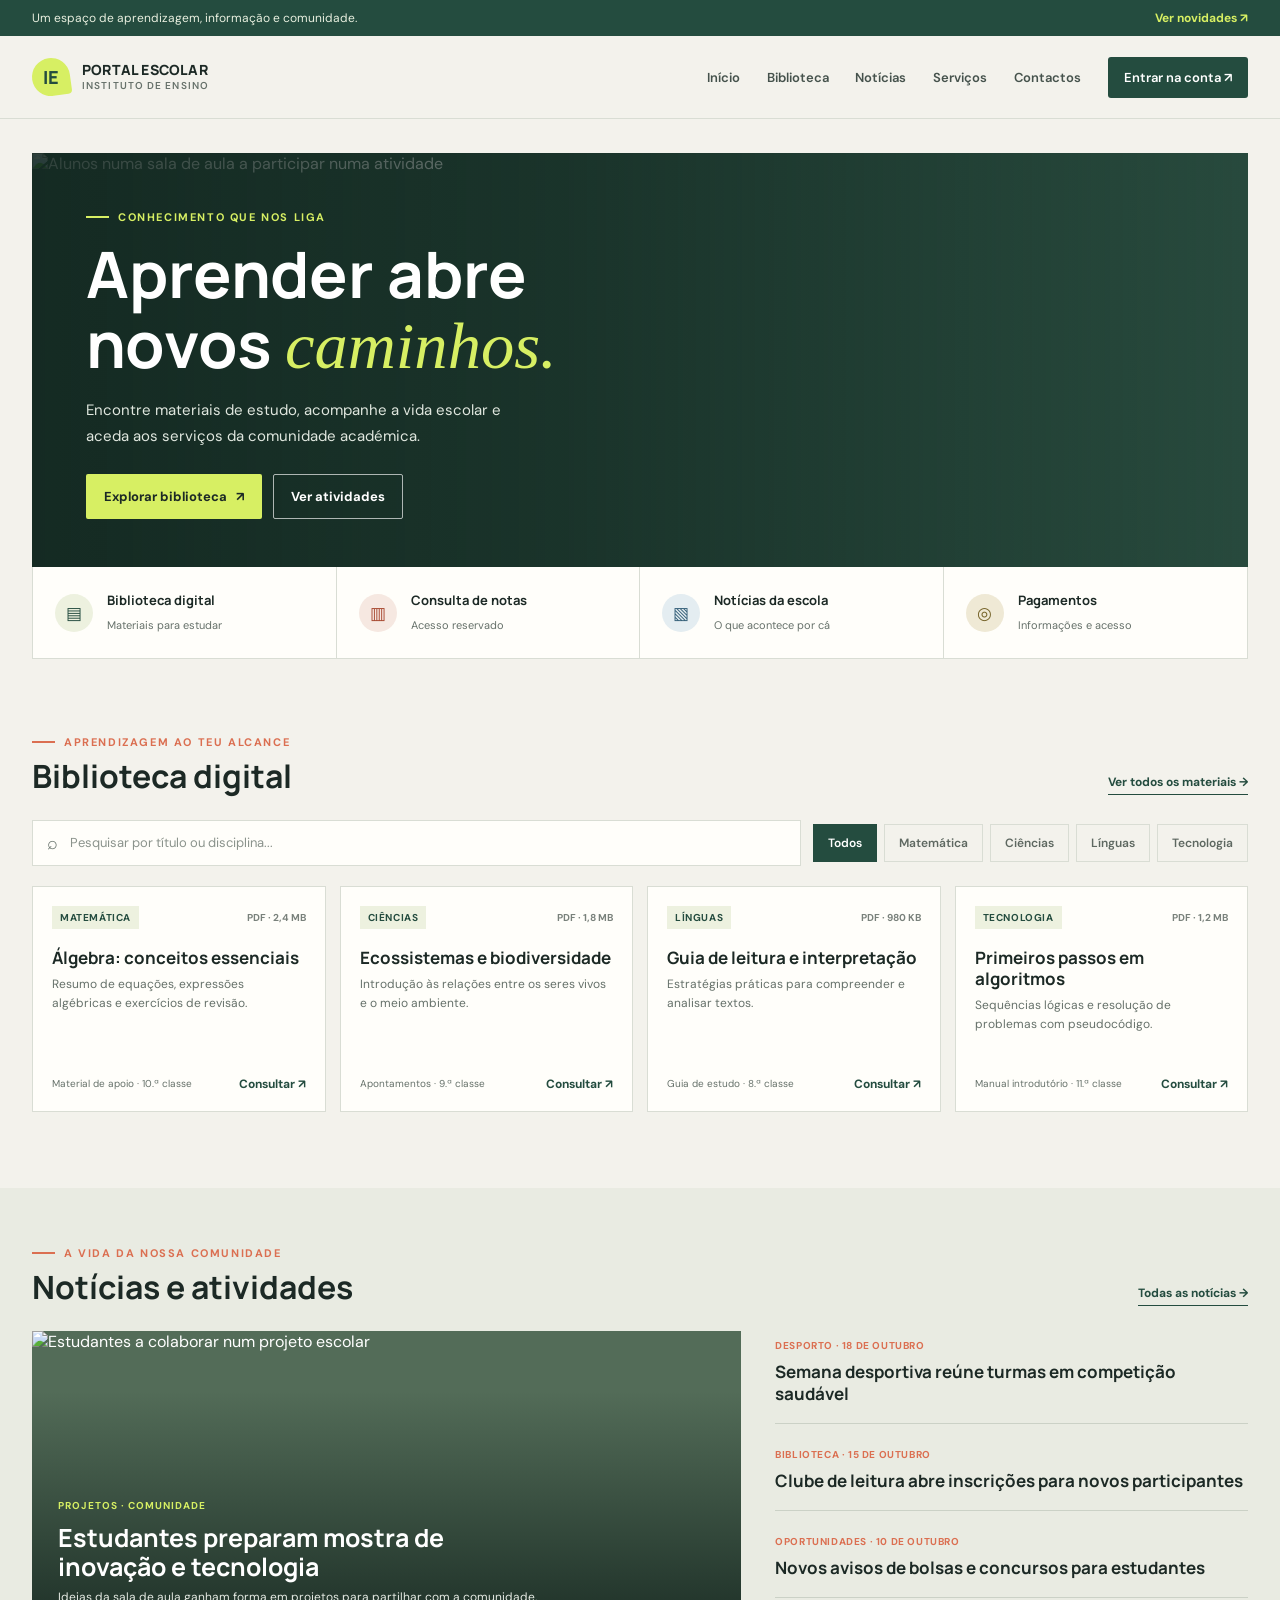
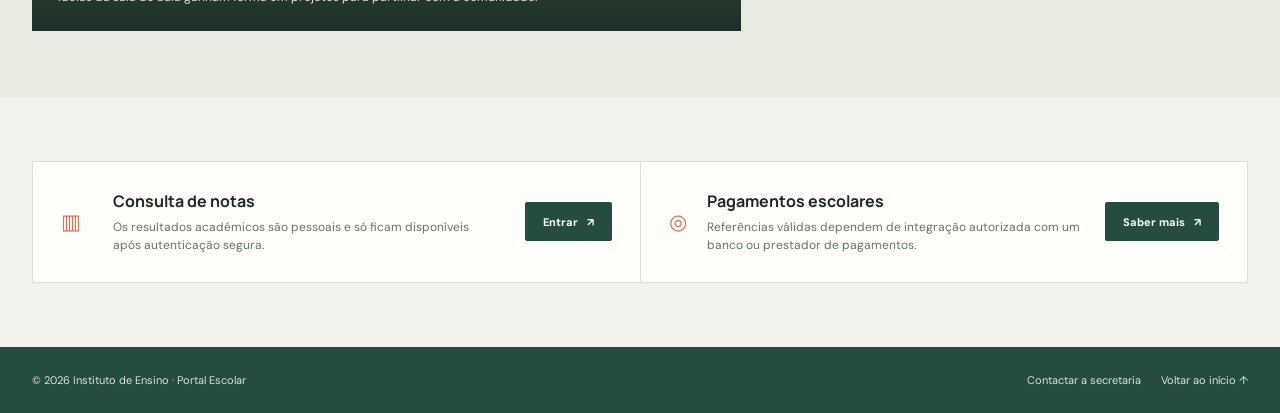
==== index.html @ 47b6c94c "teste" ====
<!DOCTYPE html>
<html lang="pt-AO">
<head>
    <meta charset="UTF-8">
    <meta name="viewport" content="width=device-width, initial-scale=1.0">
    <title>Portal Escolar | Instituto de Ensino</title>
    <meta name="theme-color" content="#f3f2ec">
    <meta name="description" content="Portal escolar: biblioteca digital, notícias, atividades e acesso aos serviços académicos.">
    <link rel="preconnect" href="https://fonts.googleapis.com">
    <link rel="preconnect" href="https://fonts.gstatic.com" crossorigin>
    <link href="https://fonts.googleapis.com/css2?family=DM+Sans:wght@400;500;600;700&family=Manrope:wght@500;600;700;800&display=swap" rel="stylesheet">
    <style>
        :root { --paper: #f3f2ec; --white: #fffefa; --ink: #1c2925; --muted: #66716a; --line: #d9ddd4; --green: #244c3f; --lime: #d7ef63; --coral: #db6f51; --sans: 'DM Sans', sans-serif; --display: 'Manrope', sans-serif; }
        * { box-sizing: border-box; }
        html { scroll-behavior: smooth; }
        body { margin: 0; background: var(--paper); color: var(--ink); font-family: var(--sans); }
        a { color: inherit; text-decoration: none; }
        button, input { font: inherit; }
        button { color: inherit; }
        .shell { width: min(1240px, calc(100% - 64px)); margin: 0 auto; }
        .topline { background: var(--green); color: #e8efdf; font-size: 12px; }
        .topline-inner { min-height: 36px; display: flex; align-items: center; justify-content: space-between; gap: 20px; }
        .topline p { margin: 0; }
        .topline a { color: var(--lime); font-weight: 700; }
        header { background: var(--paper); border-bottom: 1px solid var(--line); }
        .header-inner { min-height: 82px; display: flex; align-items: center; justify-content: space-between; gap: 32px; }
        .brand { display: inline-flex; align-items: center; gap: 12px; flex: 0 0 auto; }
        .brand-mark { width: 38px; height: 38px; display: grid; place-items: center; background: var(--lime); color: var(--green); font: 800 18px var(--display); border-radius: 50% 50% 4px 50%; transform: rotate(-8deg); }
        .brand-mark span { transform: rotate(8deg); }
        .brand-name { display: grid; gap: 2px; font: 800 14px/1.1 var(--display); letter-spacing: .2px; }
        .brand-name small { color: var(--muted); font: 600 10px var(--sans); letter-spacing: 1.1px; text-transform: uppercase; }
        nav { display: flex; align-items: center; gap: clamp(16px, 2.1vw, 30px); font-size: 13px; font-weight: 600; }
        nav a:not(.nav-login) { color: #45524c; }
        nav a:hover { color: var(--coral); }
        .nav-login { padding: 12px 16px; background: var(--green); color: white; border-radius: 3px; }
        .menu-toggle { display: none; border: 0; background: transparent; padding: 10px; font-size: 22px; cursor: pointer; }
        .hero { padding: 34px 0 0; }
        .hero-panel { min-height: 414px; position: relative; overflow: hidden; display: flex; align-items: flex-end; background: #294c3f; color: white; }
        .hero-panel::before { content: ''; position: absolute; inset: 0; background: linear-gradient(90deg, rgba(18,38,31,.88), rgba(18,38,31,.64) 44%, rgba(18,38,31,.05)); z-index: 1; }
        .hero-panel img { position: absolute; inset: 0; width: 100%; height: 100%; object-fit: cover; object-position: center 48%; }
        .hero-content { position: relative; z-index: 2; padding: 48px 54px; max-width: 680px; animation: rise .7s both; }
        .eyebrow { display: flex; align-items: center; gap: 9px; color: var(--lime); font-size: 11px; font-weight: 700; letter-spacing: 1.6px; text-transform: uppercase; }
        .eyebrow::before { content: ''; width: 23px; height: 2px; background: var(--lime); }
        h1, h2, h3, p { margin-top: 0; }
        h1 { max-width: 590px; margin: 17px 0 14px; font: 700 clamp(38px, 5.2vw, 64px)/1.04 var(--display); letter-spacing: 0; }
        h1 em { color: var(--lime); font: italic 400 1.04em Georgia, 'Times New Roman', serif; }
        .hero-content > p { max-width: 460px; color: #e0e7df; font-size: 15px; line-height: 1.7; }
        .hero-actions { display: flex; flex-wrap: wrap; gap: 11px; margin-top: 25px; }
        .button { min-height: 45px; display: inline-flex; align-items: center; justify-content: center; gap: 9px; padding: 0 17px; border: 1px solid transparent; border-radius: 2px; font-size: 13px; font-weight: 700; cursor: pointer; transition: transform .18s ease; }
        .button:hover { transform: translateY(-2px); }
        .button-lime { background: var(--lime); color: var(--ink); }
        .button-outline { border-color: rgba(255,255,255,.65); color: white; background: transparent; }
        .button-dark { background: var(--green); color: white; }
        .quicklinks { display: grid; grid-template-columns: repeat(4, 1fr); background: var(--white); border: 1px solid var(--line); border-top: 0; }
        .quicklink { min-height: 91px; display: flex; align-items: center; gap: 14px; padding: 18px 22px; border-right: 1px solid var(--line); }
        .quicklink:last-child { border-right: 0; }
        .quicklink:hover { background: #f8faef; }
        .quick-icon { width: 38px; height: 38px; flex: 0 0 auto; display: grid; place-items: center; border-radius: 50%; background: #edf1df; color: var(--green); font-size: 17px; }
        .quicklink:nth-child(2) .quick-icon { background: #f6e8e1; color: #a84931; }
        .quicklink:nth-child(3) .quick-icon { background: #e4edf1; color: #356079; }
        .quicklink:nth-child(4) .quick-icon { background: #efe9d5; color: #756329; }
        .quicklink strong { display: block; margin-bottom: 4px; font: 700 13px var(--display); }
        .quicklink small { color: var(--muted); font-size: 11px; }
        section.content-section { padding: 76px 0 0; }
        .section-heading { display: flex; align-items: flex-end; justify-content: space-between; gap: 24px; margin-bottom: 25px; }
        .section-heading .eyebrow { color: var(--coral); }
        .section-heading .eyebrow::before { background: var(--coral); }
        h2 { margin: 9px 0 0; font: 700 32px/1.15 var(--display); letter-spacing: 0; }
        .section-link { padding-bottom: 4px; color: var(--green); border-bottom: 1px solid var(--green); font-size: 12px; font-weight: 700; white-space: nowrap; }
        .library-tools { display: flex; gap: 12px; align-items: center; margin-bottom: 20px; }
        .searchbox { height: 46px; flex: 1; display: flex; align-items: center; gap: 10px; padding: 0 14px; border: 1px solid var(--line); background: var(--white); }
        .searchbox span { color: var(--muted); font-size: 18px; }
        .searchbox input { width: 100%; border: 0; outline: 0; background: transparent; color: var(--ink); font-size: 13px; }
        .searchbox input::placeholder { color: #8b938c; }
        .filters { display: flex; flex-wrap: wrap; gap: 7px; }
        .filter { min-height: 38px; padding: 0 14px; border: 1px solid var(--line); background: transparent; color: #5e6861; font-size: 12px; font-weight: 600; cursor: pointer; }
        .filter[aria-pressed="true"] { border-color: var(--green); background: var(--green); color: white; }
        .resource-grid { display: grid; grid-template-columns: repeat(4, minmax(0, 1fr)); gap: 14px; }
        .resource { min-height: 226px; display: flex; flex-direction: column; padding: 19px; border: 1px solid var(--line); background: var(--white); animation: rise .45s both; }
        .resource[hidden] { display: none; }
        .resource-top { display: flex; align-items: center; justify-content: space-between; gap: 12px; }
        .resource-type { padding: 5px 8px; background: #edf1df; color: var(--green); font-size: 10px; font-weight: 700; text-transform: uppercase; letter-spacing: .6px; }
        .resource-format { color: #79817b; font-size: 10px; font-weight: 700; }
        .resource h3 { margin: 18px 0 7px; font: 700 17px/1.25 var(--display); }
        .resource p { margin: 0; color: var(--muted); font-size: 12px; line-height: 1.55; }
        .resource-bottom { display: flex; align-items: center; justify-content: space-between; gap: 10px; margin-top: auto; padding-top: 17px; }
        .resource-bottom small { color: var(--muted); font-size: 10px; }
        .download-link { color: var(--green); font-size: 12px; font-weight: 700; }
        .empty-state { display: none; padding: 30px; text-align: center; color: var(--muted); border: 1px dashed var(--line); }
        .news-section { margin-top: 76px; padding: 58px 0 66px; background: #e9ebe2; }
        .news-grid { display: grid; grid-template-columns: 1.2fr .8fr; gap: 34px; }
        .feature-story { min-height: 300px; position: relative; display: flex; align-items: flex-end; overflow: hidden; background: #536c58; color: white; }
        .feature-story img { position: absolute; width: 100%; height: 100%; inset: 0; object-fit: cover; transition: transform .5s ease; }
        .feature-story:hover img { transform: scale(1.03); }
        .feature-story::after { content: ''; position: absolute; inset: 0; background: linear-gradient(0deg, rgba(17,34,28,.82), transparent 80%); }
        .story-copy { position: relative; z-index: 1; padding: 26px; }
        .story-copy small, .news-item small { color: var(--lime); font-size: 10px; font-weight: 700; letter-spacing: 1px; text-transform: uppercase; }
        .story-copy h3 { max-width: 450px; margin: 10px 0 7px; font: 700 25px/1.15 var(--display); }
        .story-copy p { margin: 0; color: #e4e9e2; font-size: 12px; }
        .news-list { display: grid; align-content: start; }
        .news-item { display: block; padding: 18px 0; border-bottom: 1px solid #cbd1c6; }
        .news-item:first-child { padding-top: 2px; }
        .news-item small { color: var(--coral); letter-spacing: .6px; }
        .news-item h3 { margin: 7px 0 0; font: 700 17px/1.3 var(--display); }
        .news-item:hover h3 { color: var(--green); }
        .service-strip { display: grid; grid-template-columns: 1fr 1fr; margin: 64px auto; border: 1px solid var(--line); background: var(--white); }
        .service-card { display: flex; align-items: center; justify-content: space-between; gap: 20px; padding: 28px; }
        .service-card + .service-card { border-left: 1px solid var(--line); }
        .service-card .mini-icon { color: var(--coral); font-size: 21px; }
        .service-card h3 { margin: 0 0 6px; font: 700 16px var(--display); }
        .service-card p { max-width: 380px; margin: 0; color: var(--muted); font-size: 12px; line-height: 1.5; }
        .service-card .button { flex: 0 0 auto; min-height: 39px; font-size: 11px; }
        footer { padding: 26px 0; background: var(--green); color: #dbe5da; }
        .footer-inner { display: flex; justify-content: space-between; align-items: center; gap: 20px; font-size: 11px; }
        .footer-inner p { margin: 0; }
        .footer-links { display: flex; gap: 20px; }
        .footer-links a:hover { color: var(--lime); }
        .modal-backdrop { position: fixed; inset: 0; z-index: 10; display: none; align-items: center; justify-content: center; padding: 20px; background: rgba(17,28,23,.58); }
        .modal-backdrop[open] { display: flex; animation: fade .18s ease both; }
        .modal { width: min(430px, 100%); position: relative; padding: 32px; background: var(--white); box-shadow: 0 18px 60px rgba(0,0,0,.2); }
        .modal h2 { margin: 12px 0; font-size: 25px; }
        .modal p { color: var(--muted); font-size: 13px; line-height: 1.65; }
        .modal-close { position: absolute; top: 12px; right: 14px; padding: 8px; border: 0; background: transparent; font-size: 22px; cursor: pointer; }
        .modal .button { width: 100%; margin-top: 5px; }
        .toast { position: fixed; z-index: 11; right: 20px; bottom: 20px; max-width: min(390px, calc(100% - 40px)); padding: 14px 18px; background: var(--ink); color: white; font-size: 13px; box-shadow: 0 8px 26px #1c292533; animation: rise .2s ease both; }
        .toast[hidden] { display: none; }
        @keyframes rise { from { opacity: 0; transform: translateY(12px); } to { opacity: 1; transform: translateY(0); } }
        @keyframes fade { from { opacity: 0; } to { opacity: 1; } }
        @media (max-width: 900px) {
            .shell { width: min(100% - 40px, 720px); }
            .header-inner { min-height: 72px; }
            .menu-toggle { display: block; }
            nav { display: none; position: absolute; z-index: 5; top: 108px; left: 0; right: 0; padding: 18px 24px 22px; flex-direction: column; align-items: stretch; gap: 0; background: var(--paper); border-bottom: 1px solid var(--line); box-shadow: 0 12px 20px #1c292510; }
            nav[data-open="true"] { display: flex; }
            nav a:not(.nav-login) { padding: 12px 0; border-bottom: 1px solid var(--line); }
            .nav-login { margin-top: 12px; text-align: center; }
            .hero-panel { min-height: 390px; }
            .hero-content { padding: 38px; }
            .quicklinks { grid-template-columns: repeat(2, 1fr); }
            .quicklink:nth-child(2) { border-right: 0; }
            .quicklink:nth-child(-n+2) { border-bottom: 1px solid var(--line); }
            .resource-grid { grid-template-columns: repeat(2, minmax(0, 1fr)); }
            .news-grid { grid-template-columns: 1fr; }
            .feature-story { min-height: 280px; }
        }
        @media (max-width: 560px) {
            .shell { width: calc(100% - 32px); }
            .topline-inner { min-height: 34px; font-size: 10px; }
            .topline-inner p:first-child { max-width: 68%; }
            nav { top: 106px; }
            .hero { padding-top: 16px; }
            .hero-panel { min-height: 450px; align-items: flex-end; }
            .hero-panel img { object-position: 57% center; }
            .hero-panel::before { background: linear-gradient(0deg, rgba(18,38,31,.94), rgba(18,38,31,.6) 65%, rgba(18,38,31,.06)); }
            .hero-content { padding: 27px 22px; }
            h1 { font-size: 42px; }
            .hero-content > p { font-size: 13px; }
            .quicklink { min-height: 79px; padding: 13px 12px; gap: 10px; }
            .quick-icon { width: 32px; height: 32px; font-size: 15px; }
            .quicklink strong { font-size: 11px; }
            .quicklink small { font-size: 9px; }
            section.content-section { padding-top: 58px; }
            .section-heading { align-items: flex-start; }
            h2 { font-size: 27px; }
            .section-link { margin-top: 22px; font-size: 10px; }
            .library-tools { align-items: stretch; flex-direction: column; }
            .filters { display: grid; grid-template-columns: repeat(3, 1fr); }
            .filter { padding: 0 7px; }
            .resource-grid { gap: 9px; }
            .resource { min-height: 218px; padding: 13px; }
            .resource h3 { font-size: 14px; }
            .resource p { font-size: 11px; }
            .resource-type, .resource-format { font-size: 8px; }
            .resource-bottom { align-items: flex-start; flex-direction: column; gap: 6px; }
            .news-section { margin-top: 58px; padding: 46px 0; }
            .feature-story { min-height: 270px; }
            .story-copy { padding: 20px; }
            .story-copy h3 { font-size: 21px; }
            .service-strip { grid-template-columns: 1fr; margin: 48px auto; }
            .service-card { align-items: flex-start; padding: 21px 17px; }
            .service-card + .service-card { border-left: 0; border-top: 1px solid var(--line); }
            .service-card .button { padding: 0 11px; }
            .footer-inner { align-items: flex-start; flex-direction: column; }
            .footer-links { flex-wrap: wrap; gap: 14px; }
        }
        @media (prefers-reduced-motion: reduce) { *, *::before, *::after { scroll-behavior: auto !important; animation-duration: .01ms !important; transition-duration: .01ms !important; } }
    </style>
</head>
<body>
    <div class="topline"><div class="shell topline-inner"><p>Um espaço de aprendizagem, informação e comunidade.</p><a href="#noticias">Ver novidades <span aria-hidden="true">↗</span></a></div></div>
    <header>
        <div class="shell header-inner">
            <a class="brand" href="#inicio" aria-label="Portal Escolar, início"><span class="brand-mark"><span>IE</span></span><span class="brand-name">PORTAL ESCOLAR<small>Instituto de Ensino</small></span></a>
            <button class="menu-toggle" type="button" aria-label="Abrir menu" aria-expanded="false" aria-controls="main-nav">☰</button>
            <nav id="main-nav" aria-label="Navegação principal"><a href="#inicio">Início</a><a href="#biblioteca">Biblioteca</a><a href="#noticias">Notícias</a><a href="#servicos">Serviços</a><a href="#contactos">Contactos</a><a class="nav-login" href="#entrar" data-modal="login">Entrar na conta <span aria-hidden="true">↗</span></a></nav>
        </div>
    </header>
    <main>
        <section class="hero shell" id="inicio" aria-labelledby="hero-title">
            <div class="hero-panel"><img src="https://images.unsplash.com/photo-1509062522246-3755977927d7?auto=format&fit=crop&w=1800&q=85" alt="Alunos numa sala de aula a participar numa atividade" fetchpriority="high"><div class="hero-content"><span class="eyebrow">Conhecimento que nos liga</span><h1 id="hero-title">Aprender abre<br>novos <em>caminhos.</em></h1><p>Encontre materiais de estudo, acompanhe a vida escolar e aceda aos serviços da comunidade académica.</p><div class="hero-actions"><a class="button button-lime" href="#biblioteca">Explorar biblioteca <span aria-hidden="true">↗</span></a><a class="button button-outline" href="#noticias">Ver atividades</a></div></div></div>
            <div class="quicklinks" aria-label="Acesso rápido"><a class="quicklink" href="#biblioteca"><span class="quick-icon" aria-hidden="true">▤</span><span><strong>Biblioteca digital</strong><small>Materiais para estudar</small></span></a><a class="quicklink" href="#notas" data-modal="login"><span class="quick-icon" aria-hidden="true">▥</span><span><strong>Consulta de notas</strong><small>Acesso reservado</small></span></a><a class="quicklink" href="#noticias"><span class="quick-icon" aria-hidden="true">▧</span><span><strong>Notícias da escola</strong><small>O que acontece por cá</small></span></a><a class="quicklink" href="#pagamentos" data-modal="payment"><span class="quick-icon" aria-hidden="true">◎</span><span><strong>Pagamentos</strong><small>Informações e acesso</small></span></a></div>
        </section>
        <section class="content-section shell" id="biblioteca" aria-labelledby="library-title">
            <div class="section-heading"><div><span class="eyebrow">Aprendizagem ao teu alcance</span><h2 id="library-title">Biblioteca digital</h2></div><a class="section-link" href="#biblioteca" data-reset-resources>Ver todos os materiais <span aria-hidden="true">→</span></a></div>
            <div class="library-tools"><label class="searchbox"><span aria-hidden="true">⌕</span><input id="resource-search" type="search" placeholder="Pesquisar por título ou disciplina..." aria-label="Pesquisar materiais"></label><div class="filters" role="group" aria-label="Filtrar por disciplina"><button class="filter" type="button" data-filter="all" aria-pressed="true">Todos</button><button class="filter" type="button" data-filter="Matemática" aria-pressed="false">Matemática</button><button class="filter" type="button" data-filter="Ciências" aria-pressed="false">Ciências</button><button class="filter" type="button" data-filter="Línguas" aria-pressed="false">Línguas</button><button class="filter" type="button" data-filter="Tecnologia" aria-pressed="false">Tecnologia</button></div></div>
            <div class="resource-grid">
                <article class="resource" data-subject="Matemática" data-search="matemática álgebra exercícios equações"><div class="resource-top"><span class="resource-type">Matemática</span><span class="resource-format">PDF · 2,4 MB</span></div><h3>Álgebra: conceitos essenciais</h3><p>Resumo de equações, expressões algébricas e exercícios de revisão.</p><div class="resource-bottom"><small>Material de apoio · 10.ª classe</small><a class="download-link" href="#material-algebra" data-download>Consultar <span aria-hidden="true">↗</span></a></div></article>
                <article class="resource" data-subject="Ciências" data-search="ciências biologia ecossistemas biodiversidade"><div class="resource-top"><span class="resource-type">Ciências</span><span class="resource-format">PDF · 1,8 MB</span></div><h3>Ecossistemas e biodiversidade</h3><p>Introdução às relações entre os seres vivos e o meio ambiente.</p><div class="resource-bottom"><small>Apontamentos · 9.ª classe</small><a class="download-link" href="#material-ecossistemas" data-download>Consultar <span aria-hidden="true">↗</span></a></div></article>
                <article class="resource" data-subject="Línguas" data-search="línguas português gramática leitura interpretação"><div class="resource-top"><span class="resource-type">Línguas</span><span class="resource-format">PDF · 980 KB</span></div><h3>Guia de leitura e interpretação</h3><p>Estratégias práticas para compreender e analisar textos.</p><div class="resource-bottom"><small>Guia de estudo · 8.ª classe</small><a class="download-link" href="#material-leitura" data-download>Consultar <span aria-hidden="true">↗</span></a></div></article>
                <article class="resource" data-subject="Tecnologia" data-search="tecnologia informática programação lógica algoritmos"><div class="resource-top"><span class="resource-type">Tecnologia</span><span class="resource-format">PDF · 1,2 MB</span></div><h3>Primeiros passos em algoritmos</h3><p>Sequências lógicas e resolução de problemas com pseudocódigo.</p><div class="resource-bottom"><small>Manual introdutório · 11.ª classe</small><a class="download-link" href="#material-algoritmos" data-download>Consultar <span aria-hidden="true">↗</span></a></div></article>
            </div>
            <p class="empty-state" id="empty-state">Não encontrámos materiais com esses critérios.</p>
        </section>
        <section class="news-section" id="noticias" aria-labelledby="news-title"><div class="shell"><div class="section-heading"><div><span class="eyebrow">A vida da nossa comunidade</span><h2 id="news-title">Notícias e atividades</h2></div><a class="section-link" href="#noticias">Todas as notícias <span aria-hidden="true">→</span></a></div>
            <div class="news-grid"><a class="feature-story" href="#atividade-feira" data-news><img src="https://images.unsplash.com/photo-1531482615713-2afd69097998?auto=format&fit=crop&w=1200&q=80" alt="Estudantes a colaborar num projeto escolar" loading="lazy"><div class="story-copy"><small>Projetos · Comunidade</small><h3>Estudantes preparam mostra de inovação e tecnologia</h3><p>Ideias da sala de aula ganham forma em projetos para partilhar com a comunidade.</p></div></a><div class="news-list"><a class="news-item" href="#atividade-desporto" data-news><small>Desporto · 18 de outubro</small><h3>Semana desportiva reúne turmas em competição saudável</h3></a><a class="news-item" href="#atividade-leitura" data-news><small>Biblioteca · 15 de outubro</small><h3>Clube de leitura abre inscrições para novos participantes</h3></a><a class="news-item" href="#atividade-bolsas" data-news><small>Oportunidades · 10 de outubro</small><h3>Novos avisos de bolsas e concursos para estudantes</h3></a></div></div>
        </div></section>
        <section class="service-strip shell" id="servicos" aria-label="Serviços académicos"><div class="service-card" id="notas"><span class="mini-icon" aria-hidden="true">▥</span><div><h3>Consulta de notas</h3><p>Os resultados académicos são pessoais e só ficam disponíveis após autenticação segura.</p></div><a class="button button-dark" href="#entrar" data-modal="login">Entrar <span aria-hidden="true">↗</span></a></div><div class="service-card" id="pagamentos"><span class="mini-icon" aria-hidden="true">◎</span><div><h3>Pagamentos escolares</h3><p>Referências válidas dependem de integração autorizada com um banco ou prestador de pagamentos.</p></div><a class="button button-dark" href="#pagamentos" data-modal="payment">Saber mais <span aria-hidden="true">↗</span></a></div></section>
    </main>
    <footer id="contactos"><div class="shell footer-inner"><p>© 2026 Instituto de Ensino · Portal Escolar</p><div class="footer-links"><a href="mailto:secretaria@instituto.ao">Contactar a secretaria</a><a href="#inicio">Voltar ao início ↑</a></div></div></footer>
    <div class="modal-backdrop" id="modal" role="dialog" aria-modal="true" aria-labelledby="modal-title" aria-describedby="modal-copy"><div class="modal"><button class="modal-close" type="button" aria-label="Fechar">×</button><span class="eyebrow" id="modal-eyebrow">Acesso reservado</span><h2 id="modal-title">Área do estudante</h2><p id="modal-copy">A consulta de notas requer uma conta individual. Esta demonstração não recolhe dados de acesso; a autenticação deverá ser implementada no servidor da instituição.</p><button class="button button-dark" type="button" data-close-modal>Entendi</button></div></div>
    <div class="toast" id="toast" role="status" aria-live="polite" hidden></div>
    <script>
        const searchInput = document.querySelector('#resource-search');
        const resourceCards = [...document.querySelectorAll('.resource')];
        const filterButtons = [...document.querySelectorAll('.filter')];
        const emptyState = document.querySelector('#empty-state');
        let activeFilter = 'all';
        function normalizeText(value) {
            return value.normalize('NFD').replace(/[\u0300-\u036f]/g, '').toLocaleLowerCase('pt');
        }
        function updateResources() {
            const query = normalizeText(searchInput.value.trim());
            let visibleCount = 0;
            resourceCards.forEach((card) => {
                const matchesSubject = activeFilter === 'all' || card.dataset.subject === activeFilter;
                const matchesQuery = normalizeText(`${card.dataset.search} ${card.textContent}`).includes(query);
                const visible = matchesSubject && matchesQuery;
                card.hidden = !visible;
                if (visible) visibleCount += 1;
            });
            emptyState.style.display = visibleCount ? 'none' : 'block';
        }
        searchInput.addEventListener('input', updateResources);
        filterButtons.forEach((button) => button.addEventListener('click', () => {
            activeFilter = button.dataset.filter;
            filterButtons.forEach((item) => item.setAttribute('aria-pressed', String(item === button)));
            updateResources();
        }));
        document.querySelector('[data-reset-resources]').addEventListener('click', (event) => {
            event.preventDefault();
            searchInput.value = '';
            activeFilter = 'all';
            filterButtons.forEach((button) => button.setAttribute('aria-pressed', String(button.dataset.filter === 'all')));
            updateResources();
        });
        const modal = document.querySelector('#modal');
        const modalTitle = document.querySelector('#modal-title');
        const modalCopy = document.querySelector('#modal-copy');
        const modalEyebrow = document.querySelector('#modal-eyebrow');
        let previousFocus;
        document.querySelectorAll('[data-modal]').forEach((trigger) => trigger.addEventListener('click', (event) => {
            event.preventDefault();
            previousFocus = trigger;
            if (trigger.dataset.modal === 'payment') {
                modalEyebrow.textContent = 'Pagamentos seguros';
                modalTitle.textContent = 'Referências de pagamento';
                modalCopy.textContent = 'A emissão e confirmação de referências reais exige integração autorizada com um banco ou prestador de pagamentos. Nenhuma referência é gerada por esta demonstração.';
            } else {
                modalEyebrow.textContent = 'Acesso reservado';
                modalTitle.textContent = 'Área do estudante';
                modalCopy.textContent = 'A consulta de notas requer uma conta individual. Esta demonstração não recolhe dados de acesso; a autenticação deverá ser implementada no servidor da instituição.';
            }
            modal.setAttribute('open', '');
            modal.querySelector('.modal-close').focus();
        }));
        function closeModal() { modal.removeAttribute('open'); previousFocus?.focus(); }
        modal.querySelectorAll('.modal-close, [data-close-modal]').forEach((button) => button.addEventListener('click', closeModal));
        modal.addEventListener('click', (event) => { if (event.target === modal) closeModal(); });
        document.addEventListener('keydown', (event) => { if (event.key === 'Escape' && modal.hasAttribute('open')) closeModal(); });
        const toast = document.querySelector('#toast');
        let toastTimer;
        function showToast(message) {
            toast.textContent = message;
            toast.hidden = false;
            clearTimeout(toastTimer);
            toastTimer = setTimeout(() => { toast.hidden = true; }, 3200);
        }
        document.querySelectorAll('[data-download]').forEach((link) => link.addEventListener('click', (event) => { event.preventDefault(); showToast('Este material é demonstrativo. Adicione aqui o ficheiro autorizado pela escola.'); }));
        document.querySelectorAll('[data-news]').forEach((link) => link.addEventListener('click', (event) => { event.preventDefault(); showToast('Notícia de exemplo. O painel administrativo permitirá publicar conteúdo real.'); }));
        const menuToggle = document.querySelector('.menu-toggle');
        const mainNav = document.querySelector('#main-nav');
        menuToggle.addEventListener('click', () => {
            const isOpen = menuToggle.getAttribute('aria-expanded') === 'true';
            menuToggle.setAttribute('aria-expanded', String(!isOpen));
            menuToggle.setAttribute('aria-label', isOpen ? 'Abrir menu' : 'Fechar menu');
            mainNav.dataset.open = String(!isOpen);
        });
        mainNav.querySelectorAll('a:not([data-modal])').forEach((link) => link.addEventListener('click', () => {
            mainNav.dataset.open = 'false';
            menuToggle.setAttribute('aria-expanded', 'false');
            menuToggle.setAttribute('aria-label', 'Abrir menu');
        }));
    </script>
</body>
</html>
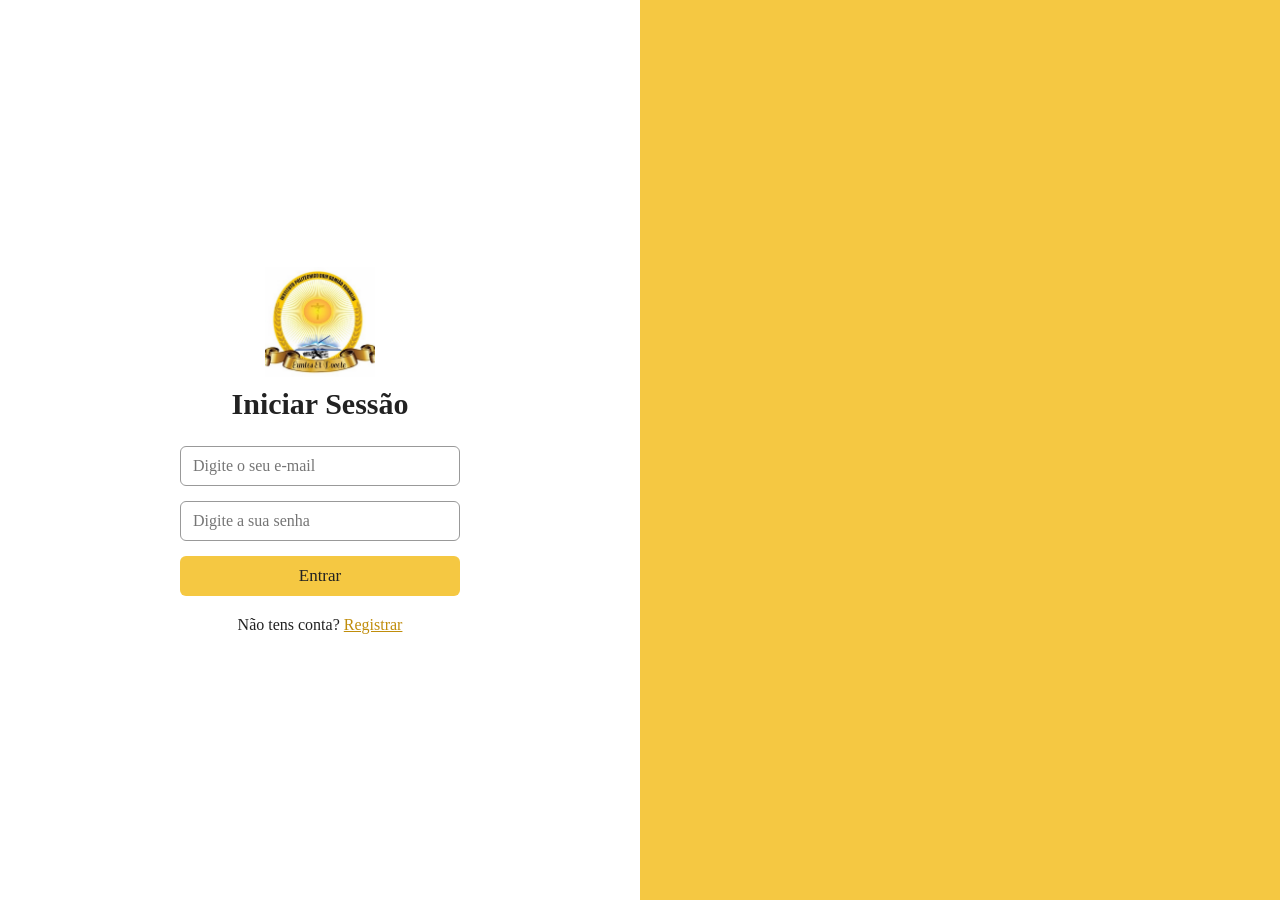
==== commit 0e9b5895: "Add files via upload" ====
--- a/index.html
+++ b/index.html
@@ -1,305 +1,22 @@
-<!DOCTYPE html>
-<html lang="pt-AO">
-<head>
-    <meta charset="UTF-8">
-    <meta name="viewport" content="width=device-width, initial-scale=1.0">
-    <title>Portal Escolar | Instituto de Ensino</title>
-    <meta name="theme-color" content="#f3f2ec">
-    <meta name="description" content="Portal escolar: biblioteca digital, notícias, atividades e acesso aos serviços académicos.">
-    <link rel="preconnect" href="https://fonts.googleapis.com">
-    <link rel="preconnect" href="https://fonts.gstatic.com" crossorigin>
-    <link href="https://fonts.googleapis.com/css2?family=DM+Sans:wght@400;500;600;700&family=Manrope:wght@500;600;700;800&display=swap" rel="stylesheet">
-    <style>
-        :root { --paper: #f3f2ec; --white: #fffefa; --ink: #1c2925; --muted: #66716a; --line: #d9ddd4; --green: #244c3f; --lime: #d7ef63; --coral: #db6f51; --sans: 'DM Sans', sans-serif; --display: 'Manrope', sans-serif; }
-        * { box-sizing: border-box; }
-        html { scroll-behavior: smooth; }
-        body { margin: 0; background: var(--paper); color: var(--ink); font-family: var(--sans); }
-        a { color: inherit; text-decoration: none; }
-        button, input { font: inherit; }
-        button { color: inherit; }
-        .shell { width: min(1240px, calc(100% - 64px)); margin: 0 auto; }
-        .topline { background: var(--green); color: #e8efdf; font-size: 12px; }
-        .topline-inner { min-height: 36px; display: flex; align-items: center; justify-content: space-between; gap: 20px; }
-        .topline p { margin: 0; }
-        .topline a { color: var(--lime); font-weight: 700; }
-        header { background: var(--paper); border-bottom: 1px solid var(--line); }
-        .header-inner { min-height: 82px; display: flex; align-items: center; justify-content: space-between; gap: 32px; }
-        .brand { display: inline-flex; align-items: center; gap: 12px; flex: 0 0 auto; }
-        .brand-mark { width: 38px; height: 38px; display: grid; place-items: center; background: var(--lime); color: var(--green); font: 800 18px var(--display); border-radius: 50% 50% 4px 50%; transform: rotate(-8deg); }
-        .brand-mark span { transform: rotate(8deg); }
-        .brand-name { display: grid; gap: 2px; font: 800 14px/1.1 var(--display); letter-spacing: .2px; }
-        .brand-name small { color: var(--muted); font: 600 10px var(--sans); letter-spacing: 1.1px; text-transform: uppercase; }
-        nav { display: flex; align-items: center; gap: clamp(16px, 2.1vw, 30px); font-size: 13px; font-weight: 600; }
-        nav a:not(.nav-login) { color: #45524c; }
-        nav a:hover { color: var(--coral); }
-        .nav-login { padding: 12px 16px; background: var(--green); color: white; border-radius: 3px; }
-        .menu-toggle { display: none; border: 0; background: transparent; padding: 10px; font-size: 22px; cursor: pointer; }
-        .hero { padding: 34px 0 0; }
-        .hero-panel { min-height: 414px; position: relative; overflow: hidden; display: flex; align-items: flex-end; background: #294c3f; color: white; }
-        .hero-panel::before { content: ''; position: absolute; inset: 0; background: linear-gradient(90deg, rgba(18,38,31,.88), rgba(18,38,31,.64) 44%, rgba(18,38,31,.05)); z-index: 1; }
-        .hero-panel img { position: absolute; inset: 0; width: 100%; height: 100%; object-fit: cover; object-position: center 48%; }
-        .hero-content { position: relative; z-index: 2; padding: 48px 54px; max-width: 680px; animation: rise .7s both; }
-        .eyebrow { display: flex; align-items: center; gap: 9px; color: var(--lime); font-size: 11px; font-weight: 700; letter-spacing: 1.6px; text-transform: uppercase; }
-        .eyebrow::before { content: ''; width: 23px; height: 2px; background: var(--lime); }
-        h1, h2, h3, p { margin-top: 0; }
-        h1 { max-width: 590px; margin: 17px 0 14px; font: 700 clamp(38px, 5.2vw, 64px)/1.04 var(--display); letter-spacing: 0; }
-        h1 em { color: var(--lime); font: italic 400 1.04em Georgia, 'Times New Roman', serif; }
-        .hero-content > p { max-width: 460px; color: #e0e7df; font-size: 15px; line-height: 1.7; }
-        .hero-actions { display: flex; flex-wrap: wrap; gap: 11px; margin-top: 25px; }
-        .button { min-height: 45px; display: inline-flex; align-items: center; justify-content: center; gap: 9px; padding: 0 17px; border: 1px solid transparent; border-radius: 2px; font-size: 13px; font-weight: 700; cursor: pointer; transition: transform .18s ease; }
-        .button:hover { transform: translateY(-2px); }
-        .button-lime { background: var(--lime); color: var(--ink); }
-        .button-outline { border-color: rgba(255,255,255,.65); color: white; background: transparent; }
-        .button-dark { background: var(--green); color: white; }
-        .quicklinks { display: grid; grid-template-columns: repeat(4, 1fr); background: var(--white); border: 1px solid var(--line); border-top: 0; }
-        .quicklink { min-height: 91px; display: flex; align-items: center; gap: 14px; padding: 18px 22px; border-right: 1px solid var(--line); }
-        .quicklink:last-child { border-right: 0; }
-        .quicklink:hover { background: #f8faef; }
-        .quick-icon { width: 38px; height: 38px; flex: 0 0 auto; display: grid; place-items: center; border-radius: 50%; background: #edf1df; color: var(--green); font-size: 17px; }
-        .quicklink:nth-child(2) .quick-icon { background: #f6e8e1; color: #a84931; }
-        .quicklink:nth-child(3) .quick-icon { background: #e4edf1; color: #356079; }
-        .quicklink:nth-child(4) .quick-icon { background: #efe9d5; color: #756329; }
-        .quicklink strong { display: block; margin-bottom: 4px; font: 700 13px var(--display); }
-        .quicklink small { color: var(--muted); font-size: 11px; }
-        section.content-section { padding: 76px 0 0; }
-        .section-heading { display: flex; align-items: flex-end; justify-content: space-between; gap: 24px; margin-bottom: 25px; }
-        .section-heading .eyebrow { color: var(--coral); }
-        .section-heading .eyebrow::before { background: var(--coral); }
-        h2 { margin: 9px 0 0; font: 700 32px/1.15 var(--display); letter-spacing: 0; }
-        .section-link { padding-bottom: 4px; color: var(--green); border-bottom: 1px solid var(--green); font-size: 12px; font-weight: 700; white-space: nowrap; }
-        .library-tools { display: flex; gap: 12px; align-items: center; margin-bottom: 20px; }
-        .searchbox { height: 46px; flex: 1; display: flex; align-items: center; gap: 10px; padding: 0 14px; border: 1px solid var(--line); background: var(--white); }
-        .searchbox span { color: var(--muted); font-size: 18px; }
-        .searchbox input { width: 100%; border: 0; outline: 0; background: transparent; color: var(--ink); font-size: 13px; }
-        .searchbox input::placeholder { color: #8b938c; }
-        .filters { display: flex; flex-wrap: wrap; gap: 7px; }
-        .filter { min-height: 38px; padding: 0 14px; border: 1px solid var(--line); background: transparent; color: #5e6861; font-size: 12px; font-weight: 600; cursor: pointer; }
-        .filter[aria-pressed="true"] { border-color: var(--green); background: var(--green); color: white; }
-        .resource-grid { display: grid; grid-template-columns: repeat(4, minmax(0, 1fr)); gap: 14px; }
-        .resource { min-height: 226px; display: flex; flex-direction: column; padding: 19px; border: 1px solid var(--line); background: var(--white); animation: rise .45s both; }
-        .resource[hidden] { display: none; }
-        .resource-top { display: flex; align-items: center; justify-content: space-between; gap: 12px; }
-        .resource-type { padding: 5px 8px; background: #edf1df; color: var(--green); font-size: 10px; font-weight: 700; text-transform: uppercase; letter-spacing: .6px; }
-        .resource-format { color: #79817b; font-size: 10px; font-weight: 700; }
-        .resource h3 { margin: 18px 0 7px; font: 700 17px/1.25 var(--display); }
-        .resource p { margin: 0; color: var(--muted); font-size: 12px; line-height: 1.55; }
-        .resource-bottom { display: flex; align-items: center; justify-content: space-between; gap: 10px; margin-top: auto; padding-top: 17px; }
-        .resource-bottom small { color: var(--muted); font-size: 10px; }
-        .download-link { color: var(--green); font-size: 12px; font-weight: 700; }
-        .empty-state { display: none; padding: 30px; text-align: center; color: var(--muted); border: 1px dashed var(--line); }
-        .news-section { margin-top: 76px; padding: 58px 0 66px; background: #e9ebe2; }
-        .news-grid { display: grid; grid-template-columns: 1.2fr .8fr; gap: 34px; }
-        .feature-story { min-height: 300px; position: relative; display: flex; align-items: flex-end; overflow: hidden; background: #536c58; color: white; }
-        .feature-story img { position: absolute; width: 100%; height: 100%; inset: 0; object-fit: cover; transition: transform .5s ease; }
-        .feature-story:hover img { transform: scale(1.03); }
-        .feature-story::after { content: ''; position: absolute; inset: 0; background: linear-gradient(0deg, rgba(17,34,28,.82), transparent 80%); }
-        .story-copy { position: relative; z-index: 1; padding: 26px; }
-        .story-copy small, .news-item small { color: var(--lime); font-size: 10px; font-weight: 700; letter-spacing: 1px; text-transform: uppercase; }
-        .story-copy h3 { max-width: 450px; margin: 10px 0 7px; font: 700 25px/1.15 var(--display); }
-        .story-copy p { margin: 0; color: #e4e9e2; font-size: 12px; }
-        .news-list { display: grid; align-content: start; }
-        .news-item { display: block; padding: 18px 0; border-bottom: 1px solid #cbd1c6; }
-        .news-item:first-child { padding-top: 2px; }
-        .news-item small { color: var(--coral); letter-spacing: .6px; }
-        .news-item h3 { margin: 7px 0 0; font: 700 17px/1.3 var(--display); }
-        .news-item:hover h3 { color: var(--green); }
-        .service-strip { display: grid; grid-template-columns: 1fr 1fr; margin: 64px auto; border: 1px solid var(--line); background: var(--white); }
-        .service-card { display: flex; align-items: center; justify-content: space-between; gap: 20px; padding: 28px; }
-        .service-card + .service-card { border-left: 1px solid var(--line); }
-        .service-card .mini-icon { color: var(--coral); font-size: 21px; }
-        .service-card h3 { margin: 0 0 6px; font: 700 16px var(--display); }
-        .service-card p { max-width: 380px; margin: 0; color: var(--muted); font-size: 12px; line-height: 1.5; }
-        .service-card .button { flex: 0 0 auto; min-height: 39px; font-size: 11px; }
-        footer { padding: 26px 0; background: var(--green); color: #dbe5da; }
-        .footer-inner { display: flex; justify-content: space-between; align-items: center; gap: 20px; font-size: 11px; }
-        .footer-inner p { margin: 0; }
-        .footer-links { display: flex; gap: 20px; }
-        .footer-links a:hover { color: var(--lime); }
-        .modal-backdrop { position: fixed; inset: 0; z-index: 10; display: none; align-items: center; justify-content: center; padding: 20px; background: rgba(17,28,23,.58); }
-        .modal-backdrop[open] { display: flex; animation: fade .18s ease both; }
-        .modal { width: min(430px, 100%); position: relative; padding: 32px; background: var(--white); box-shadow: 0 18px 60px rgba(0,0,0,.2); }
-        .modal h2 { margin: 12px 0; font-size: 25px; }
-        .modal p { color: var(--muted); font-size: 13px; line-height: 1.65; }
-        .modal-close { position: absolute; top: 12px; right: 14px; padding: 8px; border: 0; background: transparent; font-size: 22px; cursor: pointer; }
-        .modal .button { width: 100%; margin-top: 5px; }
-        .toast { position: fixed; z-index: 11; right: 20px; bottom: 20px; max-width: min(390px, calc(100% - 40px)); padding: 14px 18px; background: var(--ink); color: white; font-size: 13px; box-shadow: 0 8px 26px #1c292533; animation: rise .2s ease both; }
-        .toast[hidden] { display: none; }
-        @keyframes rise { from { opacity: 0; transform: translateY(12px); } to { opacity: 1; transform: translateY(0); } }
-        @keyframes fade { from { opacity: 0; } to { opacity: 1; } }
-        @media (max-width: 900px) {
-            .shell { width: min(100% - 40px, 720px); }
-            .header-inner { min-height: 72px; }
-            .menu-toggle { display: block; }
-            nav { display: none; position: absolute; z-index: 5; top: 108px; left: 0; right: 0; padding: 18px 24px 22px; flex-direction: column; align-items: stretch; gap: 0; background: var(--paper); border-bottom: 1px solid var(--line); box-shadow: 0 12px 20px #1c292510; }
-            nav[data-open="true"] { display: flex; }
-            nav a:not(.nav-login) { padding: 12px 0; border-bottom: 1px solid var(--line); }
-            .nav-login { margin-top: 12px; text-align: center; }
-            .hero-panel { min-height: 390px; }
-            .hero-content { padding: 38px; }
-            .quicklinks { grid-template-columns: repeat(2, 1fr); }
-            .quicklink:nth-child(2) { border-right: 0; }
-            .quicklink:nth-child(-n+2) { border-bottom: 1px solid var(--line); }
-            .resource-grid { grid-template-columns: repeat(2, minmax(0, 1fr)); }
-            .news-grid { grid-template-columns: 1fr; }
-            .feature-story { min-height: 280px; }
-        }
-        @media (max-width: 560px) {
-            .shell { width: calc(100% - 32px); }
-            .topline-inner { min-height: 34px; font-size: 10px; }
-            .topline-inner p:first-child { max-width: 68%; }
-            nav { top: 106px; }
-            .hero { padding-top: 16px; }
-            .hero-panel { min-height: 450px; align-items: flex-end; }
-            .hero-panel img { object-position: 57% center; }
-            .hero-panel::before { background: linear-gradient(0deg, rgba(18,38,31,.94), rgba(18,38,31,.6) 65%, rgba(18,38,31,.06)); }
-            .hero-content { padding: 27px 22px; }
-            h1 { font-size: 42px; }
-            .hero-content > p { font-size: 13px; }
-            .quicklink { min-height: 79px; padding: 13px 12px; gap: 10px; }
-            .quick-icon { width: 32px; height: 32px; font-size: 15px; }
-            .quicklink strong { font-size: 11px; }
-            .quicklink small { font-size: 9px; }
-            section.content-section { padding-top: 58px; }
-            .section-heading { align-items: flex-start; }
-            h2 { font-size: 27px; }
-            .section-link { margin-top: 22px; font-size: 10px; }
-            .library-tools { align-items: stretch; flex-direction: column; }
-            .filters { display: grid; grid-template-columns: repeat(3, 1fr); }
-            .filter { padding: 0 7px; }
-            .resource-grid { gap: 9px; }
-            .resource { min-height: 218px; padding: 13px; }
-            .resource h3 { font-size: 14px; }
-            .resource p { font-size: 11px; }
-            .resource-type, .resource-format { font-size: 8px; }
-            .resource-bottom { align-items: flex-start; flex-direction: column; gap: 6px; }
-            .news-section { margin-top: 58px; padding: 46px 0; }
-            .feature-story { min-height: 270px; }
-            .story-copy { padding: 20px; }
-            .story-copy h3 { font-size: 21px; }
-            .service-strip { grid-template-columns: 1fr; margin: 48px auto; }
-            .service-card { align-items: flex-start; padding: 21px 17px; }
-            .service-card + .service-card { border-left: 0; border-top: 1px solid var(--line); }
-            .service-card .button { padding: 0 11px; }
-            .footer-inner { align-items: flex-start; flex-direction: column; }
-            .footer-links { flex-wrap: wrap; gap: 14px; }
-        }
-        @media (prefers-reduced-motion: reduce) { *, *::before, *::after { scroll-behavior: auto !important; animation-duration: .01ms !important; transition-duration: .01ms !important; } }
-    </style>
-</head>
-<body>
-    <div class="topline"><div class="shell topline-inner"><p>Um espaço de aprendizagem, informação e comunidade.</p><a href="#noticias">Ver novidades <span aria-hidden="true">↗</span></a></div></div>
-    <header>
-        <div class="shell header-inner">
-            <a class="brand" href="#inicio" aria-label="Portal Escolar, início"><span class="brand-mark"><span>IE</span></span><span class="brand-name">PORTAL ESCOLAR<small>Instituto de Ensino</small></span></a>
-            <button class="menu-toggle" type="button" aria-label="Abrir menu" aria-expanded="false" aria-controls="main-nav">☰</button>
-            <nav id="main-nav" aria-label="Navegação principal"><a href="#inicio">Início</a><a href="#biblioteca">Biblioteca</a><a href="#noticias">Notícias</a><a href="#servicos">Serviços</a><a href="#contactos">Contactos</a><a class="nav-login" href="#entrar" data-modal="login">Entrar na conta <span aria-hidden="true">↗</span></a></nav>
-        </div>
-    </header>
-    <main>
-        <section class="hero shell" id="inicio" aria-labelledby="hero-title">
-            <div class="hero-panel"><img src="https://images.unsplash.com/photo-1509062522246-3755977927d7?auto=format&fit=crop&w=1800&q=85" alt="Alunos numa sala de aula a participar numa atividade" fetchpriority="high"><div class="hero-content"><span class="eyebrow">Conhecimento que nos liga</span><h1 id="hero-title">Aprender abre<br>novos <em>caminhos.</em></h1><p>Encontre materiais de estudo, acompanhe a vida escolar e aceda aos serviços da comunidade académica.</p><div class="hero-actions"><a class="button button-lime" href="#biblioteca">Explorar biblioteca <span aria-hidden="true">↗</span></a><a class="button button-outline" href="#noticias">Ver atividades</a></div></div></div>
-            <div class="quicklinks" aria-label="Acesso rápido"><a class="quicklink" href="#biblioteca"><span class="quick-icon" aria-hidden="true">▤</span><span><strong>Biblioteca digital</strong><small>Materiais para estudar</small></span></a><a class="quicklink" href="#notas" data-modal="login"><span class="quick-icon" aria-hidden="true">▥</span><span><strong>Consulta de notas</strong><small>Acesso reservado</small></span></a><a class="quicklink" href="#noticias"><span class="quick-icon" aria-hidden="true">▧</span><span><strong>Notícias da escola</strong><small>O que acontece por cá</small></span></a><a class="quicklink" href="#pagamentos" data-modal="payment"><span class="quick-icon" aria-hidden="true">◎</span><span><strong>Pagamentos</strong><small>Informações e acesso</small></span></a></div>
-        </section>
-        <section class="content-section shell" id="biblioteca" aria-labelledby="library-title">
-            <div class="section-heading"><div><span class="eyebrow">Aprendizagem ao teu alcance</span><h2 id="library-title">Biblioteca digital</h2></div><a class="section-link" href="#biblioteca" data-reset-resources>Ver todos os materiais <span aria-hidden="true">→</span></a></div>
-            <div class="library-tools"><label class="searchbox"><span aria-hidden="true">⌕</span><input id="resource-search" type="search" placeholder="Pesquisar por título ou disciplina..." aria-label="Pesquisar materiais"></label><div class="filters" role="group" aria-label="Filtrar por disciplina"><button class="filter" type="button" data-filter="all" aria-pressed="true">Todos</button><button class="filter" type="button" data-filter="Matemática" aria-pressed="false">Matemática</button><button class="filter" type="button" data-filter="Ciências" aria-pressed="false">Ciências</button><button class="filter" type="button" data-filter="Línguas" aria-pressed="false">Línguas</button><button class="filter" type="button" data-filter="Tecnologia" aria-pressed="false">Tecnologia</button></div></div>
-            <div class="resource-grid">
-                <article class="resource" data-subject="Matemática" data-search="matemática álgebra exercícios equações"><div class="resource-top"><span class="resource-type">Matemática</span><span class="resource-format">PDF · 2,4 MB</span></div><h3>Álgebra: conceitos essenciais</h3><p>Resumo de equações, expressões algébricas e exercícios de revisão.</p><div class="resource-bottom"><small>Material de apoio · 10.ª classe</small><a class="download-link" href="#material-algebra" data-download>Consultar <span aria-hidden="true">↗</span></a></div></article>
-                <article class="resource" data-subject="Ciências" data-search="ciências biologia ecossistemas biodiversidade"><div class="resource-top"><span class="resource-type">Ciências</span><span class="resource-format">PDF · 1,8 MB</span></div><h3>Ecossistemas e biodiversidade</h3><p>Introdução às relações entre os seres vivos e o meio ambiente.</p><div class="resource-bottom"><small>Apontamentos · 9.ª classe</small><a class="download-link" href="#material-ecossistemas" data-download>Consultar <span aria-hidden="true">↗</span></a></div></article>
-                <article class="resource" data-subject="Línguas" data-search="línguas português gramática leitura interpretação"><div class="resource-top"><span class="resource-type">Línguas</span><span class="resource-format">PDF · 980 KB</span></div><h3>Guia de leitura e interpretação</h3><p>Estratégias práticas para compreender e analisar textos.</p><div class="resource-bottom"><small>Guia de estudo · 8.ª classe</small><a class="download-link" href="#material-leitura" data-download>Consultar <span aria-hidden="true">↗</span></a></div></article>
-                <article class="resource" data-subject="Tecnologia" data-search="tecnologia informática programação lógica algoritmos"><div class="resource-top"><span class="resource-type">Tecnologia</span><span class="resource-format">PDF · 1,2 MB</span></div><h3>Primeiros passos em algoritmos</h3><p>Sequências lógicas e resolução de problemas com pseudocódigo.</p><div class="resource-bottom"><small>Manual introdutório · 11.ª classe</small><a class="download-link" href="#material-algoritmos" data-download>Consultar <span aria-hidden="true">↗</span></a></div></article>
-            </div>
-            <p class="empty-state" id="empty-state">Não encontrámos materiais com esses critérios.</p>
-        </section>
-        <section class="news-section" id="noticias" aria-labelledby="news-title"><div class="shell"><div class="section-heading"><div><span class="eyebrow">A vida da nossa comunidade</span><h2 id="news-title">Notícias e atividades</h2></div><a class="section-link" href="#noticias">Todas as notícias <span aria-hidden="true">→</span></a></div>
-            <div class="news-grid"><a class="feature-story" href="#atividade-feira" data-news><img src="https://images.unsplash.com/photo-1531482615713-2afd69097998?auto=format&fit=crop&w=1200&q=80" alt="Estudantes a colaborar num projeto escolar" loading="lazy"><div class="story-copy"><small>Projetos · Comunidade</small><h3>Estudantes preparam mostra de inovação e tecnologia</h3><p>Ideias da sala de aula ganham forma em projetos para partilhar com a comunidade.</p></div></a><div class="news-list"><a class="news-item" href="#atividade-desporto" data-news><small>Desporto · 18 de outubro</small><h3>Semana desportiva reúne turmas em competição saudável</h3></a><a class="news-item" href="#atividade-leitura" data-news><small>Biblioteca · 15 de outubro</small><h3>Clube de leitura abre inscrições para novos participantes</h3></a><a class="news-item" href="#atividade-bolsas" data-news><small>Oportunidades · 10 de outubro</small><h3>Novos avisos de bolsas e concursos para estudantes</h3></a></div></div>
-        </div></section>
-        <section class="service-strip shell" id="servicos" aria-label="Serviços académicos"><div class="service-card" id="notas"><span class="mini-icon" aria-hidden="true">▥</span><div><h3>Consulta de notas</h3><p>Os resultados académicos são pessoais e só ficam disponíveis após autenticação segura.</p></div><a class="button button-dark" href="#entrar" data-modal="login">Entrar <span aria-hidden="true">↗</span></a></div><div class="service-card" id="pagamentos"><span class="mini-icon" aria-hidden="true">◎</span><div><h3>Pagamentos escolares</h3><p>Referências válidas dependem de integração autorizada com um banco ou prestador de pagamentos.</p></div><a class="button button-dark" href="#pagamentos" data-modal="payment">Saber mais <span aria-hidden="true">↗</span></a></div></section>
-    </main>
-    <footer id="contactos"><div class="shell footer-inner"><p>© 2026 Instituto de Ensino · Portal Escolar</p><div class="footer-links"><a href="mailto:secretaria@instituto.ao">Contactar a secretaria</a><a href="#inicio">Voltar ao início ↑</a></div></div></footer>
-    <div class="modal-backdrop" id="modal" role="dialog" aria-modal="true" aria-labelledby="modal-title" aria-describedby="modal-copy"><div class="modal"><button class="modal-close" type="button" aria-label="Fechar">×</button><span class="eyebrow" id="modal-eyebrow">Acesso reservado</span><h2 id="modal-title">Área do estudante</h2><p id="modal-copy">A consulta de notas requer uma conta individual. Esta demonstração não recolhe dados de acesso; a autenticação deverá ser implementada no servidor da instituição.</p><button class="button button-dark" type="button" data-close-modal>Entendi</button></div></div>
-    <div class="toast" id="toast" role="status" aria-live="polite" hidden></div>
-    <script>
-        const searchInput = document.querySelector('#resource-search');
-        const resourceCards = [...document.querySelectorAll('.resource')];
-        const filterButtons = [...document.querySelectorAll('.filter')];
-        const emptyState = document.querySelector('#empty-state');
-        let activeFilter = 'all';
-        function normalizeText(value) {
-            return value.normalize('NFD').replace(/[\u0300-\u036f]/g, '').toLocaleLowerCase('pt');
-        }
-        function updateResources() {
-            const query = normalizeText(searchInput.value.trim());
-            let visibleCount = 0;
-            resourceCards.forEach((card) => {
-                const matchesSubject = activeFilter === 'all' || card.dataset.subject === activeFilter;
-                const matchesQuery = normalizeText(`${card.dataset.search} ${card.textContent}`).includes(query);
-                const visible = matchesSubject && matchesQuery;
-                card.hidden = !visible;
-                if (visible) visibleCount += 1;
-            });
-            emptyState.style.display = visibleCount ? 'none' : 'block';
-        }
-        searchInput.addEventListener('input', updateResources);
-        filterButtons.forEach((button) => button.addEventListener('click', () => {
-            activeFilter = button.dataset.filter;
-            filterButtons.forEach((item) => item.setAttribute('aria-pressed', String(item === button)));
-            updateResources();
-        }));
-        document.querySelector('[data-reset-resources]').addEventListener('click', (event) => {
-            event.preventDefault();
-            searchInput.value = '';
-            activeFilter = 'all';
-            filterButtons.forEach((button) => button.setAttribute('aria-pressed', String(button.dataset.filter === 'all')));
-            updateResources();
-        });
-        const modal = document.querySelector('#modal');
-        const modalTitle = document.querySelector('#modal-title');
-        const modalCopy = document.querySelector('#modal-copy');
-        const modalEyebrow = document.querySelector('#modal-eyebrow');
-        let previousFocus;
-        document.querySelectorAll('[data-modal]').forEach((trigger) => trigger.addEventListener('click', (event) => {
-            event.preventDefault();
-            previousFocus = trigger;
-            if (trigger.dataset.modal === 'payment') {
-                modalEyebrow.textContent = 'Pagamentos seguros';
-                modalTitle.textContent = 'Referências de pagamento';
-                modalCopy.textContent = 'A emissão e confirmação de referências reais exige integração autorizada com um banco ou prestador de pagamentos. Nenhuma referência é gerada por esta demonstração.';
-            } else {
-                modalEyebrow.textContent = 'Acesso reservado';
-                modalTitle.textContent = 'Área do estudante';
-                modalCopy.textContent = 'A consulta de notas requer uma conta individual. Esta demonstração não recolhe dados de acesso; a autenticação deverá ser implementada no servidor da instituição.';
-            }
-            modal.setAttribute('open', '');
-            modal.querySelector('.modal-close').focus();
-        }));
-        function closeModal() { modal.removeAttribute('open'); previousFocus?.focus(); }
-        modal.querySelectorAll('.modal-close, [data-close-modal]').forEach((button) => button.addEventListener('click', closeModal));
-        modal.addEventListener('click', (event) => { if (event.target === modal) closeModal(); });
-        document.addEventListener('keydown', (event) => { if (event.key === 'Escape' && modal.hasAttribute('open')) closeModal(); });
-        const toast = document.querySelector('#toast');
-        let toastTimer;
-        function showToast(message) {
-            toast.textContent = message;
-            toast.hidden = false;
-            clearTimeout(toastTimer);
-            toastTimer = setTimeout(() => { toast.hidden = true; }, 3200);
-        }
-        document.querySelectorAll('[data-download]').forEach((link) => link.addEventListener('click', (event) => { event.preventDefault(); showToast('Este material é demonstrativo. Adicione aqui o ficheiro autorizado pela escola.'); }));
-        document.querySelectorAll('[data-news]').forEach((link) => link.addEventListener('click', (event) => { event.preventDefault(); showToast('Notícia de exemplo. O painel administrativo permitirá publicar conteúdo real.'); }));
-        const menuToggle = document.querySelector('.menu-toggle');
-        const mainNav = document.querySelector('#main-nav');
-        menuToggle.addEventListener('click', () => {
-            const isOpen = menuToggle.getAttribute('aria-expanded') === 'true';
-            menuToggle.setAttribute('aria-expanded', String(!isOpen));
-            menuToggle.setAttribute('aria-label', isOpen ? 'Abrir menu' : 'Fechar menu');
-            mainNav.dataset.open = String(!isOpen);
-        });
-        mainNav.querySelectorAll('a:not([data-modal])').forEach((link) => link.addEventListener('click', () => {
-            mainNav.dataset.open = 'false';
-            menuToggle.setAttribute('aria-expanded', 'false');
-            menuToggle.setAttribute('aria-label', 'Abrir menu');
-        }));
-    </script>
-</body>
-</html>+<!DOCTYPE html>
+<html lang="pt">
+<head>
+    <meta charset="UTF-8">
+    <meta name="viewport" content="width=device-width, initial-scale=1.0">
+    <title>Iniciar Sessão</title>
+    <link rel="stylesheet" href="css/1style.css">
+</head>
+<body>
+    <div id="div1">
+        <img src="img/logo-escola.jpg" alt="Logótipo do IPDDF" class="logo">
+        <h2>Iniciar Sessão</h2>
+        <form action="news.html">
+            <input type="email" placeholder="Digite o seu e-mail" required>
+            <input type="password" placeholder="Digite a sua senha" required>
+            <button type="submit">Entrar</button>
+        </form>
+        <p>Não tens conta? <a href="registro.html">Registrar</a></p>
+    </div>
+    <div id="div2"></div>
+</body>
+</html>
--- a/css/1style.css
+++ b/css/1style.css
@@ -0,0 +1,84 @@
+* {
+    padding: 0;
+    margin: 0;
+    box-sizing: border-box;
+}
+
+body {
+    display: flex;
+    min-height: 100vh;
+    font-family: serif;
+    color: #222;
+}
+
+#div1 {
+    width: 50%;
+    display: flex;
+    flex-direction: column;
+    justify-content: center;
+    align-items: center;
+}
+
+#div2 {
+    width: 50%;
+    background-color: #f5c842;
+}
+
+h2 {
+    font-size: 30px;
+    margin-bottom: 25px;
+}
+
+form {
+    display: flex;
+    flex-direction: column;
+    gap: 15px;
+    width: 280px;
+}
+
+input {
+    padding: 10px 12px;
+    font-family: serif;
+    font-size: 16px;
+    border: 1px solid #999;
+    border-radius: 6px;
+}
+
+input:focus {
+    outline: none;
+    border-color: #c08d0b;
+}
+
+button {
+    padding: 10px;
+    background-color: #f5c842;
+    color: #222;
+    font-family: serif;
+    font-size: 17px;
+    border: none;
+    border-radius: 6px;
+    cursor: pointer;
+}
+
+button:hover {
+    background-color: #c08d0b;
+    color: white;
+}
+
+p {
+    margin-top: 20px;
+}
+
+p a {
+    color: #c08d0b;
+}
+
+@media (max-width: 700px) {
+    #div2 { display: none; }
+    #div1 { width: 100%; }
+}
+
+.logo {
+    width: 110px;
+    margin-bottom: 10px;
+}
